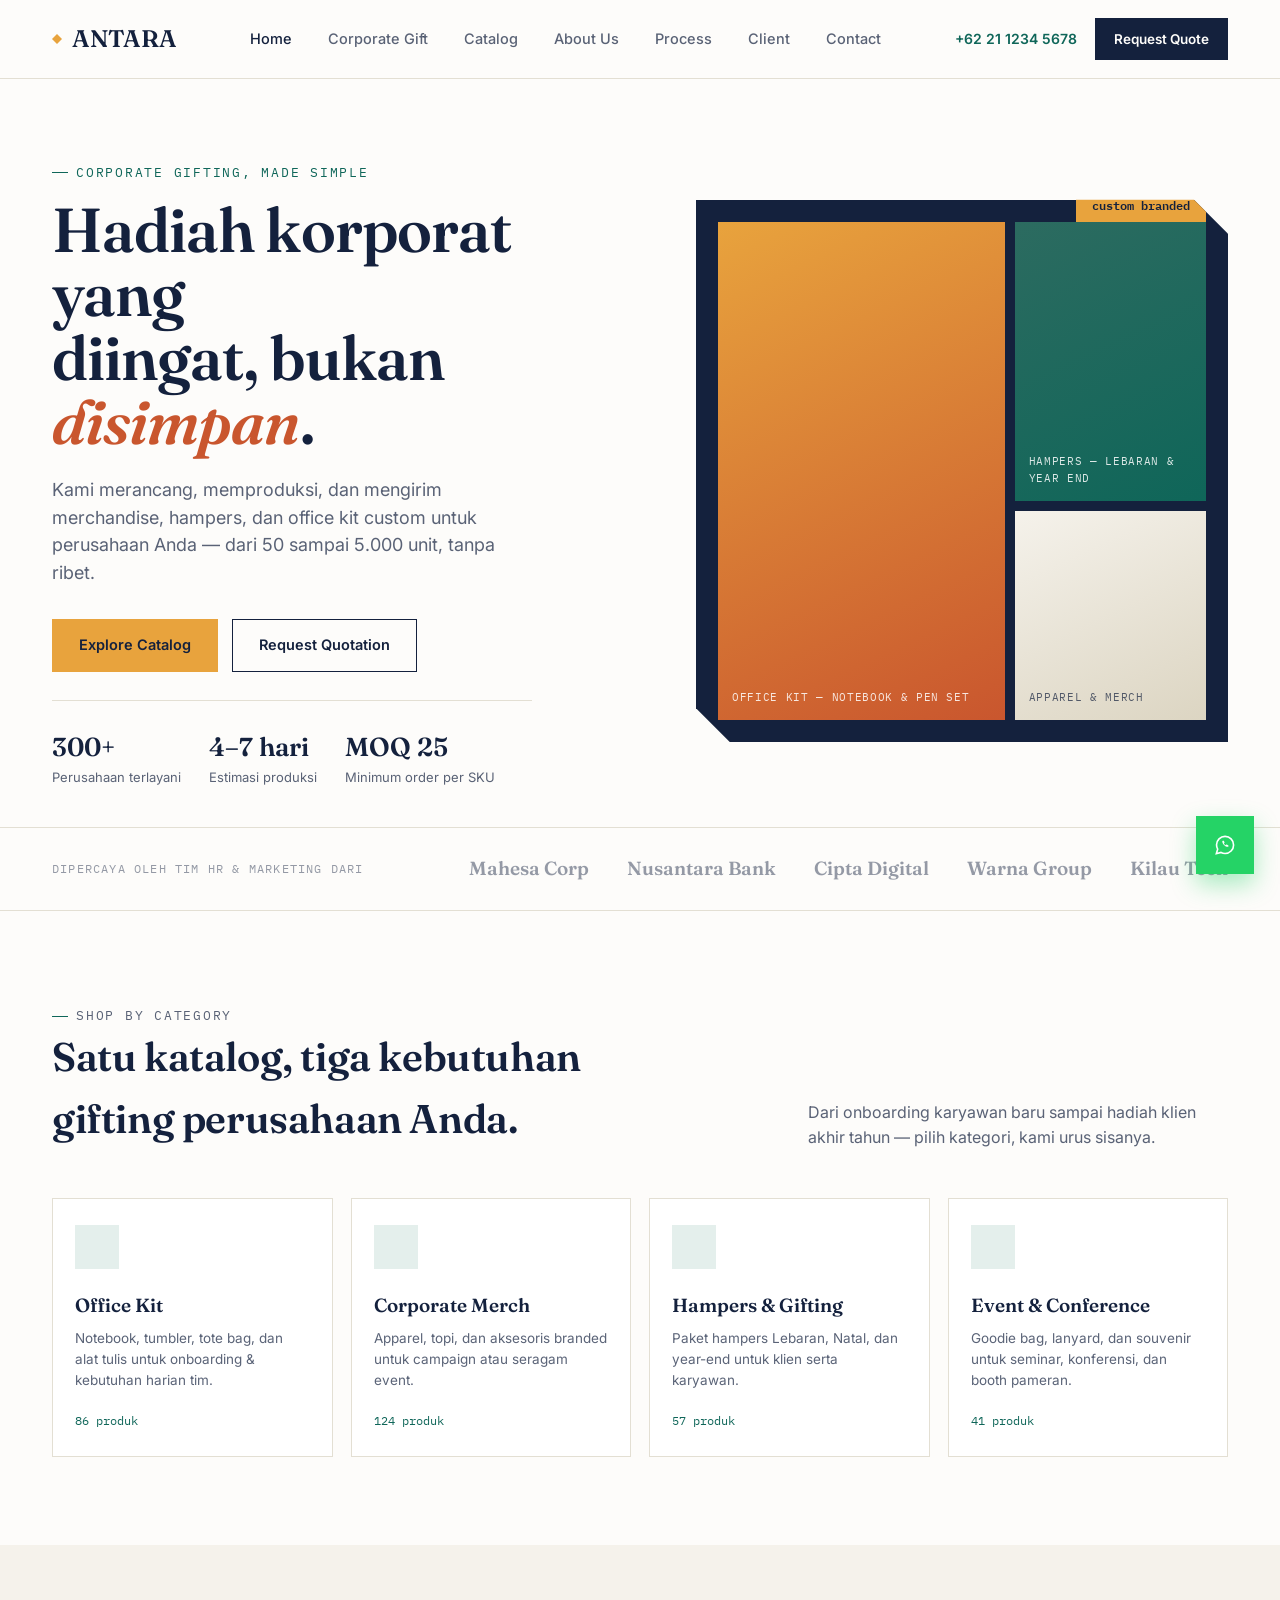
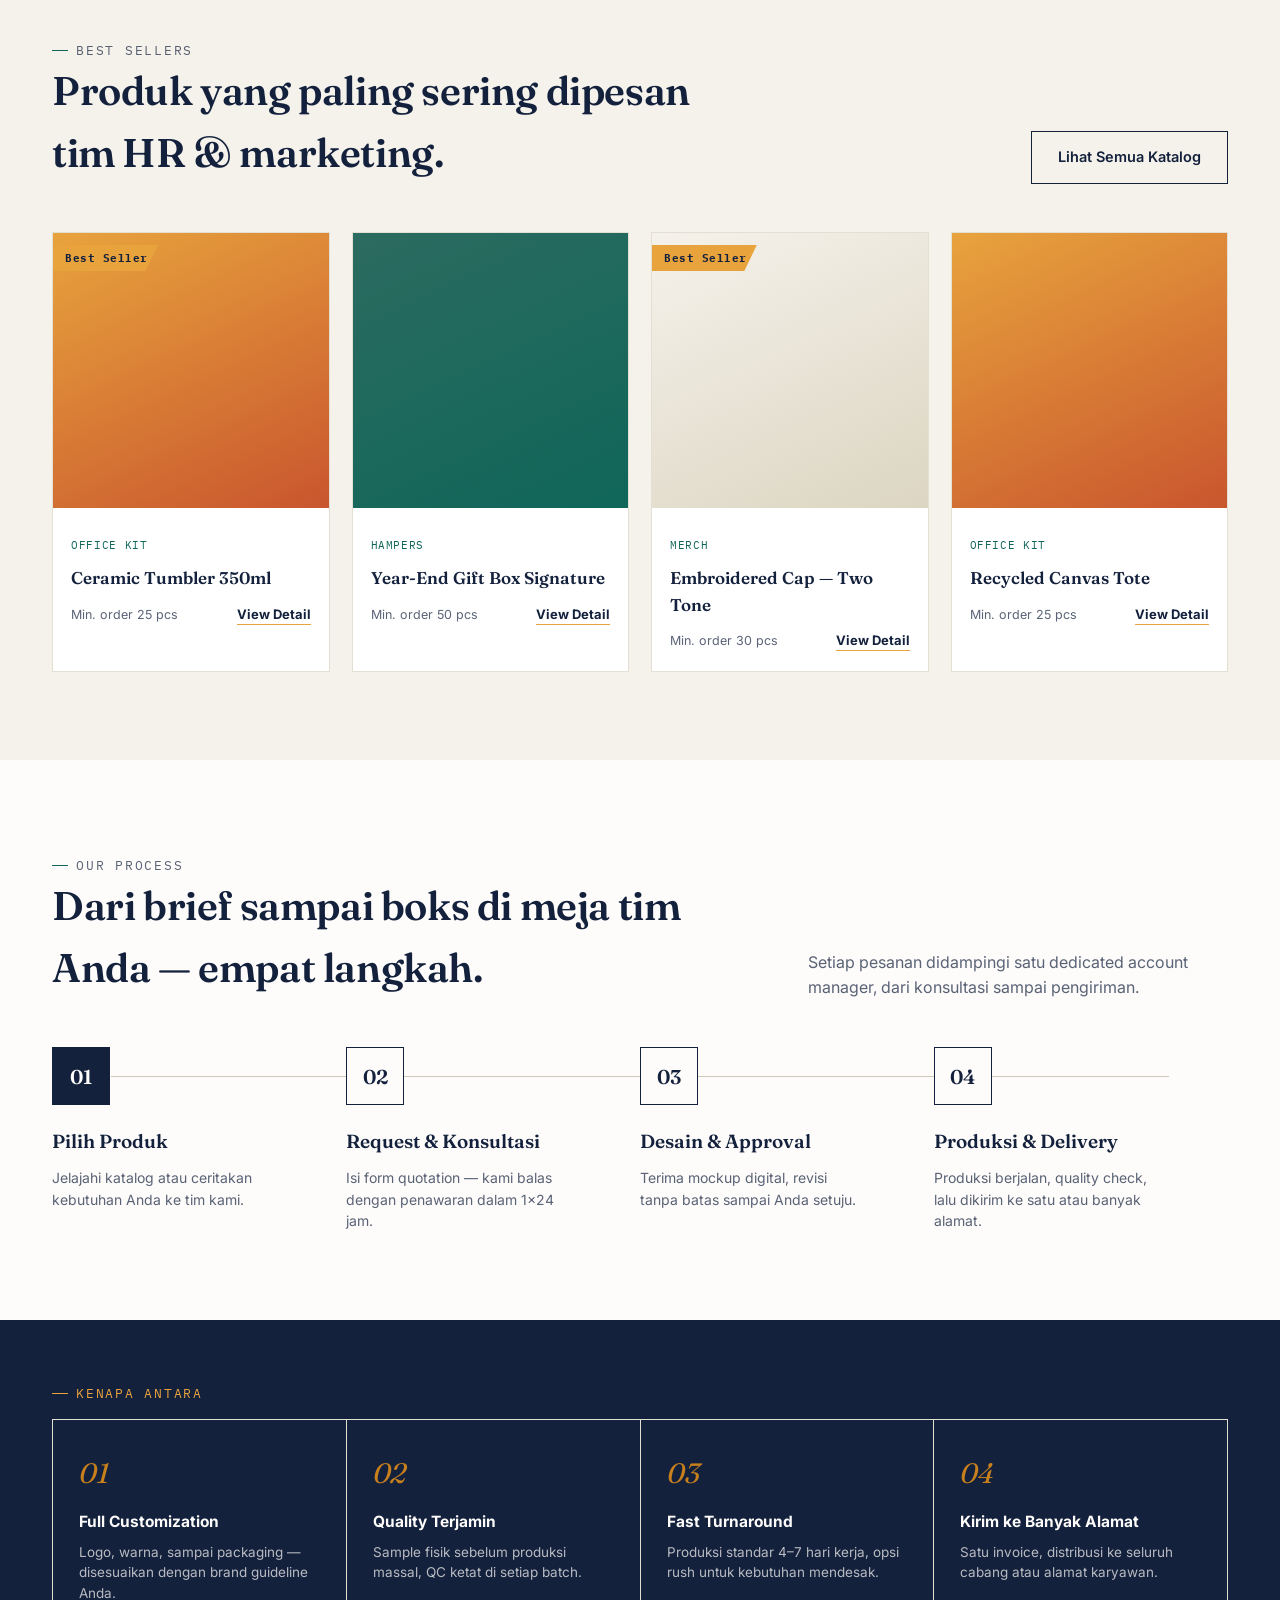
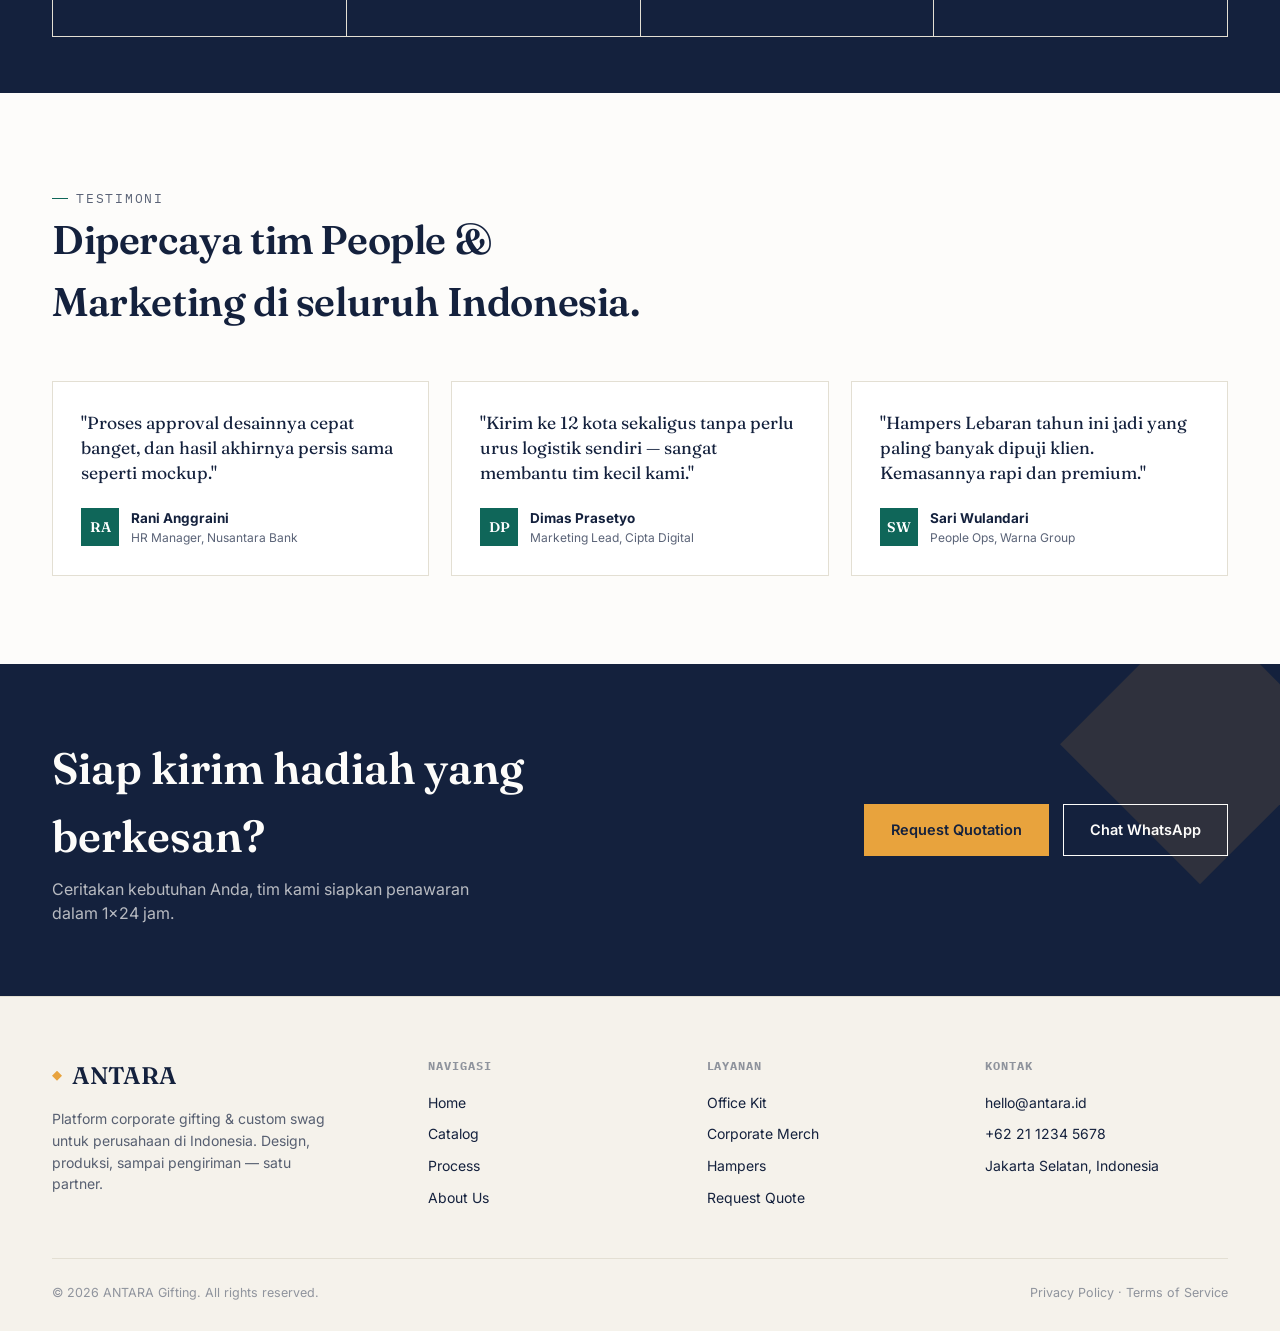
==== index.html @ c00a8c0d "Add files via upload" ====
<!DOCTYPE html>
<html lang="id">
<head>
<meta charset="UTF-8">
<meta name="viewport" content="width=device-width, initial-scale=1.0">
<title>ANTARA — Corporate Gifting & Custom Swag</title>
<link rel="preconnect" href="https://fonts.googleapis.com">
<link href="https://fonts.googleapis.com/css2?family=Fraunces:ital,wght@0,500;0,600;1,500&family=Inter:wght@400;500;600;700&family=IBM+Plex+Mono:wght@500;600&display=swap" rel="stylesheet">
<link rel="stylesheet" href="styles.css">
</head>
<body>

<header class="site-header">
  <div class="wrap header-row">
    <a href="index.html" class="logo"><span class="dot"></span>ANTARA</a>
    <nav class="main-nav">
      <a href="index.html" class="active">Home</a>
      <a href="#corporate-gift">Corporate Gift</a>
      <a href="catalog.html">Catalog</a>
      <a href="about.html">About Us</a>
      <a href="process.html">Process</a>
      <a href="portfolio.html">Client</a>
      <a href="contact.html">Contact</a>
    </nav>
    <div class="header-actions">
      <a href="tel:+622112345678" class="wa-link">+62 21 1234 5678</a>
      <a href="quote.html" class="btn btn-primary tag-cut-sm btn-sm">Request Quote</a>
    </div>
  </div>
</header>

<!-- ============ HERO ============ -->
<section class="hero">
  <div class="wrap hero-grid">
    <div>
      <p class="eyebrow">Corporate Gifting, Made Simple</p>
      <h1>Hadiah korporat yang<br>diingat, bukan <em>disimpan</em>.</h1>
      <p class="lede">Kami merancang, memproduksi, dan mengirim merchandise, hampers, dan office kit custom untuk perusahaan Anda — dari 50 sampai 5.000 unit, tanpa ribet.</p>
      <div class="hero-ctas">
        <a href="catalog.html" class="btn btn-accent tag-cut-sm">Explore Catalog</a>
        <a href="quote.html" class="btn btn-ghost tag-cut-sm">Request Quotation</a>
      </div>
      <div class="hero-meta">
        <div><strong>300+</strong>Perusahaan terlayani</div>
        <div><strong>4–7 hari</strong>Estimasi produksi</div>
        <div><strong>MOQ 25</strong>Minimum order per SKU</div>
      </div>
    </div>
    <div class="hero-visual tag-cut">
      <span class="ribbon-tag tag-cut-sm">custom branded</span>
      <div class="grid-photo">
        <div class="swatch s1"><span>Office Kit — Notebook & Pen Set</span></div>
        <div class="swatch s2"><span>Hampers — Lebaran &amp; Year End</span></div>
        <div class="swatch s3"><span>Apparel &amp; Merch</span></div>
      </div>
    </div>
  </div>
</section>

<!-- ============ TRUST BAR ============ -->
<section class="trust-bar" id="clients">
  <div class="wrap trust-row">
    <span class="trust-label">Dipercaya oleh tim HR &amp; marketing dari</span>
    <div class="logo-strip">
      <span>Mahesa Corp</span><span>Nusantara Bank</span><span>Cipta Digital</span><span>Warna Group</span><span>Kilau Tech</span>
    </div>
  </div>
</section>

<!-- ============ CATEGORY HIGHLIGHT ============ -->
<section class="section" id="corporate-gift">
  <div class="wrap">
    <div class="section-head">
      <div>
        <p class="eyebrow">Shop by Category</p>
        <h2>Satu katalog, tiga kebutuhan gifting perusahaan Anda.</h2>
      </div>
      <p>Dari onboarding karyawan baru sampai hadiah klien akhir tahun — pilih kategori, kami urus sisanya.</p>
    </div>
    <div class="cat-grid">
      <div class="cat-card tag-cut-sm">
        <div class="icon-block tag-cut-sm"></div>
        <h3>Office Kit</h3>
        <p>Notebook, tumbler, tote bag, dan alat tulis untuk onboarding &amp; kebutuhan harian tim.</p>
        <span class="count">86 produk</span>
      </div>
      <div class="cat-card tag-cut-sm">
        <div class="icon-block tag-cut-sm"></div>
        <h3>Corporate Merch</h3>
        <p>Apparel, topi, dan aksesoris branded untuk campaign atau seragam event.</p>
        <span class="count">124 produk</span>
      </div>
      <div class="cat-card tag-cut-sm">
        <div class="icon-block tag-cut-sm"></div>
        <h3>Hampers &amp; Gifting</h3>
        <p>Paket hampers Lebaran, Natal, dan year-end untuk klien serta karyawan.</p>
        <span class="count">57 produk</span>
      </div>
      <div class="cat-card tag-cut-sm">
        <div class="icon-block tag-cut-sm"></div>
        <h3>Event &amp; Conference</h3>
        <p>Goodie bag, lanyard, dan souvenir untuk seminar, konferensi, dan booth pameran.</p>
        <span class="count">41 produk</span>
      </div>
    </div>
  </div>
</section>

<!-- ============ FEATURED PRODUCTS ============ -->
<section class="section section-alt">
  <div class="wrap">
    <div class="section-head">
      <div>
        <p class="eyebrow">Best Sellers</p>
        <h2>Produk yang paling sering dipesan tim HR &amp; marketing.</h2>
      </div>
      <a href="catalog.html" class="btn btn-ghost tag-cut-sm">Lihat Semua Katalog</a>
    </div>
    <div class="product-grid">
      <div class="product-card">
        <div class="product-thumb s1 tag-cut-sm"><span class="best-seller">Best Seller</span></div>
        <div class="product-body">
          <p class="p-cat">Office Kit</p>
          <h4>Ceramic Tumbler 350ml</h4>
          <div class="p-foot">
            <span class="p-moq">Min. order 25 pcs</span>
            <a href="#" class="view-link">View Detail</a>
          </div>
        </div>
      </div>
      <div class="product-card">
        <div class="product-thumb s2 tag-cut-sm"></div>
        <div class="product-body">
          <p class="p-cat">Hampers</p>
          <h4>Year-End Gift Box Signature</h4>
          <div class="p-foot">
            <span class="p-moq">Min. order 50 pcs</span>
            <a href="#" class="view-link">View Detail</a>
          </div>
        </div>
      </div>
      <div class="product-card">
        <div class="product-thumb s3 tag-cut-sm"><span class="best-seller">Best Seller</span></div>
        <div class="product-body">
          <p class="p-cat">Merch</p>
          <h4>Embroidered Cap — Two Tone</h4>
          <div class="p-foot">
            <span class="p-moq">Min. order 30 pcs</span>
            <a href="#" class="view-link">View Detail</a>
          </div>
        </div>
      </div>
      <div class="product-card">
        <div class="product-thumb s1 tag-cut-sm"></div>
        <div class="product-body">
          <p class="p-cat">Office Kit</p>
          <h4>Recycled Canvas Tote</h4>
          <div class="p-foot">
            <span class="p-moq">Min. order 25 pcs</span>
            <a href="#" class="view-link">View Detail</a>
          </div>
        </div>
      </div>
    </div>
  </div>
</section>

<!-- ============ HOW IT WORKS ============ -->
<section class="section" id="process">
  <div class="wrap">
    <div class="section-head">
      <div>
        <p class="eyebrow">Our Process</p>
        <h2>Dari brief sampai boks di meja tim Anda — empat langkah.</h2>
      </div>
      <p>Setiap pesanan didampingi satu dedicated account manager, dari konsultasi sampai pengiriman.</p>
    </div>
    <div class="process-rail">
      <div class="process-step">
        <div class="num">01</div>
        <h3>Pilih Produk</h3>
        <p>Jelajahi katalog atau ceritakan kebutuhan Anda ke tim kami.</p>
      </div>
      <div class="process-step">
        <div class="num">02</div>
        <h3>Request &amp; Konsultasi</h3>
        <p>Isi form quotation — kami balas dengan penawaran dalam 1x24 jam.</p>
      </div>
      <div class="process-step">
        <div class="num">03</div>
        <h3>Desain &amp; Approval</h3>
        <p>Terima mockup digital, revisi tanpa batas sampai Anda setuju.</p>
      </div>
      <div class="process-step">
        <div class="num">04</div>
        <h3>Produksi &amp; Delivery</h3>
        <p>Produksi berjalan, quality check, lalu dikirim ke satu atau banyak alamat.</p>
      </div>
    </div>
  </div>
</section>

<!-- ============ USP ============ -->
<section class="section-tight section-dark">
  <div class="wrap">
    <p class="eyebrow">Kenapa ANTARA</p>
    <div class="usp-grid">
      <div class="usp-card" style="background:var(--ink); color:var(--paper);">
        <p class="mark">01</p>
        <h4 style="color:var(--paper)">Full Customization</h4>
        <p style="color:rgba(253,252,250,.7)">Logo, warna, sampai packaging — disesuaikan dengan brand guideline Anda.</p>
      </div>
      <div class="usp-card" style="background:var(--ink); color:var(--paper);">
        <p class="mark">02</p>
        <h4 style="color:var(--paper)">Quality Terjamin</h4>
        <p style="color:rgba(253,252,250,.7)">Sample fisik sebelum produksi massal, QC ketat di setiap batch.</p>
      </div>
      <div class="usp-card" style="background:var(--ink); color:var(--paper);">
        <p class="mark">03</p>
        <h4 style="color:var(--paper)">Fast Turnaround</h4>
        <p style="color:rgba(253,252,250,.7)">Produksi standar 4–7 hari kerja, opsi rush untuk kebutuhan mendesak.</p>
      </div>
      <div class="usp-card" style="background:var(--ink); color:var(--paper);">
        <p class="mark">04</p>
        <h4 style="color:var(--paper)">Kirim ke Banyak Alamat</h4>
        <p style="color:rgba(253,252,250,.7)">Satu invoice, distribusi ke seluruh cabang atau alamat karyawan.</p>
      </div>
    </div>
  </div>
</section>

<!-- ============ TESTIMONIALS ============ -->
<section class="section" id="about">
  <div class="wrap">
    <div class="section-head">
      <div>
        <p class="eyebrow">Testimoni</p>
        <h2>Dipercaya tim People &amp; Marketing di seluruh Indonesia.</h2>
      </div>
    </div>
    <div class="testi-grid">
      <div class="testi-card tag-cut-sm">
        <p class="quote">"Proses approval desainnya cepat banget, dan hasil akhirnya persis sama seperti mockup."</p>
        <div class="who">
          <div class="avatar tag-cut-sm">RA</div>
          <div><span class="name">Rani Anggraini</span><span class="role">HR Manager, Nusantara Bank</span></div>
        </div>
      </div>
      <div class="testi-card tag-cut-sm">
        <p class="quote">"Kirim ke 12 kota sekaligus tanpa perlu urus logistik sendiri — sangat membantu tim kecil kami."</p>
        <div class="who">
          <div class="avatar tag-cut-sm">DP</div>
          <div><span class="name">Dimas Prasetyo</span><span class="role">Marketing Lead, Cipta Digital</span></div>
        </div>
      </div>
      <div class="testi-card tag-cut-sm">
        <p class="quote">"Hampers Lebaran tahun ini jadi yang paling banyak dipuji klien. Kemasannya rapi dan premium."</p>
        <div class="who">
          <div class="avatar tag-cut-sm">SW</div>
          <div><span class="name">Sari Wulandari</span><span class="role">People Ops, Warna Group</span></div>
        </div>
      </div>
    </div>
  </div>
</section>

<!-- ============ FINAL CTA ============ -->
<section class="final-cta" id="contact">
  <div class="ribbon-deco"></div>
  <div class="wrap final-cta-inner">
    <div>
      <h2>Siap kirim hadiah yang berkesan?</h2>
      <p>Ceritakan kebutuhan Anda, tim kami siapkan penawaran dalam 1x24 jam.</p>
    </div>
    <div class="hero-ctas" style="margin:0;">
      <a href="quote.html" class="btn btn-accent tag-cut-sm">Request Quotation</a>
      <a href="#" class="btn btn-ghost tag-cut-sm" style="border-color:var(--paper); color:var(--paper);">Chat WhatsApp</a>
    </div>
  </div>
</section>

<footer class="site-footer">
  <div class="wrap">
    <div class="footer-grid">
      <div class="footer-brand">
        <a href="index.html" class="logo"><span class="dot"></span>ANTARA</a>
        <p>Platform corporate gifting &amp; custom swag untuk perusahaan di Indonesia. Design, produksi, sampai pengiriman — satu partner.</p>
      </div>
      <div>
        <h5>Navigasi</h5>
        <ul>
          <li><a href="index.html">Home</a></li>
          <li><a href="catalog.html">Catalog</a></li>
          <li><a href="process.html">Process</a></li>
          <li><a href="about.html">About Us</a></li>
        </ul>
      </div>
      <div>
        <h5>Layanan</h5>
        <ul>
          <li><a href="#corporate-gift">Office Kit</a></li>
          <li><a href="#corporate-gift">Corporate Merch</a></li>
          <li><a href="#corporate-gift">Hampers</a></li>
          <li><a href="quote.html">Request Quote</a></li>
        </ul>
      </div>
      <div>
        <h5>Kontak</h5>
        <ul>
          <li>hello@antara.id</li>
          <li>+62 21 1234 5678</li>
          <li>Jakarta Selatan, Indonesia</li>
        </ul>
      </div>
    </div>
    <div class="footer-bottom">
      <span>© 2026 ANTARA Gifting. All rights reserved.</span>
      <span>Privacy Policy · Terms of Service</span>
    </div>
  </div>
</footer>

<a href="#" class="wa-float tag-cut-sm" aria-label="Chat WhatsApp">
  <svg viewBox="0 0 24 24" fill="none" xmlns="http://www.w3.org/2000/svg"><path d="M17.6 6.32A7.85 7.85 0 0 0 12.05 4c-4.34 0-7.87 3.53-7.87 7.87 0 1.39.36 2.74 1.05 3.93L4 20l4.32-1.13a7.86 7.86 0 0 0 3.73.95h0c4.34 0 7.87-3.53 7.87-7.87 0-2.1-.82-4.08-2.32-5.58v-.05Z" stroke="#fff" stroke-width="1.5"/><path d="M9.5 8.5c0-.28.22-.5.5-.5h.6c.2 0 .38.12.45.3l.5 1.3c.07.18.03.38-.1.52l-.5.5c.3.7.9 1.3 1.6 1.6l.5-.5c.14-.13.34-.17.52-.1l1.3.5c.18.07.3.25.3.45v.6c0 .28-.22.5-.5.5-2.5 0-5.2-2.7-5.2-5.2Z" fill="#fff"/></svg>
</a>

</body>
</html>
---- styles.css ----
/* ============================================================
   ANTARA — Corporate Gifting & Custom Swag
   Design tokens
   ============================================================ */
:root{
  --ink: #14213D;
  --ink-70: rgba(20,33,61,.7);
  --ink-45: rgba(20,33,61,.45);
  --paper: #FDFCFA;
  --paper-dim: #F5F2EB;
  --panel: #FFFFFF;
  --marigold: #E8A33D;
  --marigold-dark: #C8801C;
  --teal: #0F6659;
  --teal-dim: #E4EFEC;
  --clay: #C9562E;
  --line: #E3DFD3;
  --line-strong: #cfc9b8;

  --serif: "Fraunces", "Iowan Old Style", Georgia, serif;
  --sans: "Inter", -apple-system, BlinkMacSystemFont, "Segoe UI", sans-serif;
  --mono: "IBM Plex Mono", ui-monospace, Menlo, monospace;

  --tag-cut: 22px; /* signature ribbon-tag corner cut */
}

*{box-sizing:border-box;}
html{scroll-behavior:smooth;}
body{
  margin:0;
  background:var(--paper);
  color:var(--ink);
  font-family:var(--sans);
  font-size:16px;
  line-height:1.55;
  -webkit-font-smoothing:antialiased;
}
img{max-width:100%;display:block;}
a{color:inherit;text-decoration:none;}
ul{margin:0;padding:0;list-style:none;}
button{font-family:inherit;cursor:pointer;}

.wrap{
  max-width:1240px;
  margin:0 auto;
  padding:0 32px;
}

@media (max-width: 720px){
  .wrap{padding:0 20px;}
}

/* ---------- Eyebrow / mono labels ---------- */
.eyebrow{
  font-family:var(--mono);
  font-size:12.5px;
  letter-spacing:.14em;
  text-transform:uppercase;
  color:var(--teal);
  display:inline-flex;
  align-items:center;
  gap:8px;
  margin:0 0 16px;
}
.eyebrow::before{
  content:"";
  width:16px;height:1px;
  background:var(--teal);
  display:inline-block;
}

/* ---------- Signature ribbon-tag shape ----------
   A diagonally-cut corner (like a gift tag / price tag)
   used on the hero panel, cards, and buttons. */
.tag-cut{
  clip-path: polygon(
    0 0, calc(100% - var(--tag-cut)) 0, 100% var(--tag-cut),
    100% 100%, var(--tag-cut) 100%, 0 calc(100% - var(--tag-cut))
  );
}
.tag-cut-sm{
  --tag-cut: 12px;
}

/* ============================================================
   HEADER
   ============================================================ */
.site-header{
  position:sticky; top:0; z-index:50;
  background:rgba(253,252,250,.92);
  backdrop-filter:blur(10px);
  border-bottom:1px solid var(--line);
}
.header-row{
  display:flex; align-items:center; justify-content:space-between;
  height:78px;
}
.logo{
  font-family:var(--serif);
  font-weight:600;
  font-size:24px;
  letter-spacing:-.01em;
  display:flex; align-items:center; gap:10px;
}
.logo .dot{
  width:10px;height:10px;background:var(--marigold);
  clip-path: polygon(50% 0, 100% 50%, 50% 100%, 0 50%);
}
nav.main-nav{
  display:flex; gap:36px;
}
nav.main-nav a{
  font-size:14.5px; font-weight:500; color:var(--ink-70);
  transition:color .15s;
}
nav.main-nav a:hover, nav.main-nav a.active{color:var(--ink);}
.header-actions{display:flex; align-items:center; gap:18px;}
.header-actions .wa-link{
  font-size:14px; font-weight:600; color:var(--teal);
  display:flex; align-items:center; gap:6px;
}

@media (max-width: 900px){
  nav.main-nav{display:none;}
}

/* ---------- Buttons ---------- */
.btn{
  display:inline-flex; align-items:center; justify-content:center; gap:8px;
  font-weight:600; font-size:14.5px;
  padding:14px 26px;
  border:1px solid transparent;
  transition:transform .15s ease, box-shadow .15s ease, background .15s ease;
  white-space:nowrap;
}
.btn:active{transform:translateY(1px);}
.btn-primary{
  background:var(--ink); color:var(--paper);
}
.btn-primary:hover{background:#243259;}
.btn-accent{
  background:var(--marigold); color:var(--ink);
}
.btn-accent:hover{background:var(--marigold-dark); color:var(--paper);}
.btn-ghost{
  background:transparent; color:var(--ink); border-color:var(--ink);
}
.btn-ghost:hover{background:var(--ink); color:var(--paper);}
.btn-sm{padding:10px 18px; font-size:13.5px;}
.btn-block{width:100%;}

/* ============================================================
   HERO
   ============================================================ */
.hero{
  padding:76px 0 40px;
  position:relative;
  overflow:hidden;
}
.hero-grid{
  display:grid;
  grid-template-columns:1.05fr .95fr;
  gap:56px;
  align-items:center;
}
.hero h1{
  font-family:var(--serif);
  font-weight:600;
  font-size:clamp(38px, 5vw, 62px);
  line-height:1.03;
  letter-spacing:-.015em;
  margin:0 0 22px;
}
.hero h1 em{
  font-style:italic;
  color:var(--clay);
}
.hero p.lede{
  font-size:18px;
  color:var(--ink-70);
  max-width:480px;
  margin:0 0 32px;
}
.hero-ctas{display:flex; gap:14px; flex-wrap:wrap; margin-bottom:28px;}
.hero-meta{
  display:flex; gap:28px; padding-top:26px; border-top:1px solid var(--line);
  max-width:480px;
}
.hero-meta div{font-size:13px; color:var(--ink-70);}
.hero-meta strong{
  display:block; font-family:var(--serif); font-size:26px; color:var(--ink); font-weight:600;
}

.hero-visual{
  position:relative;
  aspect-ratio:1/1.02;
  background:var(--ink);
  padding:22px;
  --tag-cut:34px;
}
.hero-visual .grid-photo{
  display:grid;
  grid-template-columns:1.2fr .8fr;
  grid-template-rows:1fr .75fr;
  gap:10px;
  height:100%;
}
.swatch{
  position:relative;
  overflow:hidden;
  display:flex; align-items:flex-end;
  padding:14px;
}
.swatch span{
  font-family:var(--mono); font-size:11px; color:rgba(255,255,255,.85);
  letter-spacing:.06em; text-transform:uppercase;
}
.s1{background:linear-gradient(155deg,#E8A33D,#C9562E); grid-row:1/3;}
.s2{background:linear-gradient(155deg,#2C6B60,#0F6659);}
.s3{background:linear-gradient(155deg,#F5F2EB,#DCD5C2); }
.s3 span{color:var(--ink-70);}
.hero-visual .ribbon-tag{
  position:absolute; top:-14px; right:22px;
  background:var(--marigold); color:var(--ink);
  font-family:var(--mono); font-size:12px; font-weight:600;
  padding:10px 16px;
  --tag-cut:10px;
}

/* ============================================================
   TRUST BAR
   ============================================================ */
.trust-bar{
  border-top:1px solid var(--line);
  border-bottom:1px solid var(--line);
  padding:26px 0;
}
.trust-row{
  display:flex; align-items:center; gap:40px;
  flex-wrap:wrap;
  justify-content:space-between;
}
.trust-row .trust-label{
  font-family:var(--mono); font-size:12px; letter-spacing:.1em; text-transform:uppercase;
  color:var(--ink-45); white-space:nowrap;
}
.logo-strip{
  display:flex; gap:38px; flex-wrap:wrap; align-items:center;
  font-family:var(--serif); font-weight:600; font-size:19px; color:var(--ink-45);
}

/* ============================================================
   SECTION SHELL
   ============================================================ */
.section{padding:88px 0;}
.section-tight{padding:56px 0;}
.section-alt{background:var(--paper-dim);}
.section-dark{background:var(--ink); color:var(--paper);}
.section-dark .eyebrow{color:var(--marigold);}
.section-dark .eyebrow::before{background:var(--marigold);}

.section-head{
  display:flex; justify-content:space-between; align-items:flex-end;
  gap:24px; margin-bottom:48px;
}
.section-head h2{
  font-family:var(--serif); font-weight:600;
  font-size:clamp(28px,3.4vw,40px);
  letter-spacing:-.01em;
  margin:0;
  max-width:640px;
}
.section-head p{color:var(--ink-70); max-width:420px; margin:0;}
.section-dark .section-head p{color:rgba(253,252,250,.7);}

/* ============================================================
   CATEGORY TILES
   ============================================================ */
.cat-grid{
  display:grid;
  grid-template-columns:repeat(4,1fr);
  gap:18px;
}
.cat-card{
  background:var(--panel);
  border:1px solid var(--line);
  padding:26px 22px 24px;
  --tag-cut:16px;
  transition:transform .18s ease, border-color .18s ease;
  position:relative;
}
.cat-card:hover{transform:translateY(-4px); border-color:var(--ink);}
.cat-card .icon-block{
  width:44px; height:44px;
  background:var(--teal-dim);
  display:flex; align-items:center; justify-content:center;
  margin-bottom:22px;
  --tag-cut:8px;
}
.cat-card h3{font-family:var(--serif); font-size:19px; margin:0 0 8px; font-weight:600;}
.cat-card p{font-size:13.5px; color:var(--ink-70); margin:0 0 16px;}
.cat-card .count{font-family:var(--mono); font-size:12px; color:var(--teal);}

@media (max-width: 980px){
  .cat-grid{grid-template-columns:repeat(2,1fr);}
  .hero-grid{grid-template-columns:1fr;}
  .hero-visual{order:-1; max-width:520px;}
}
@media (max-width: 560px){
  .cat-grid{grid-template-columns:1fr;}
}

/* ============================================================
   PRODUCT GRID
   ============================================================ */
.product-grid{
  display:grid;
  grid-template-columns:repeat(4,1fr);
  gap:22px;
}
.product-card{
  background:var(--panel);
  border:1px solid var(--line);
}
.product-thumb{
  aspect-ratio:1/1;
  --tag-cut:14px;
  display:flex; align-items:center; justify-content:center;
  position:relative;
}
.product-thumb .best-seller{
  position:absolute; top:12px; left:0;
  background:var(--marigold); color:var(--ink);
  font-family:var(--mono); font-size:10.5px; font-weight:700;
  padding:5px 10px 5px 12px; letter-spacing:.05em;
  clip-path: polygon(0 0, 100% 0, 88% 100%, 0 100%);
}
.product-body{padding:18px 18px 20px;}
.product-body .p-cat{font-family:var(--mono); font-size:11px; color:var(--teal); text-transform:uppercase; letter-spacing:.06em;}
.product-body h4{font-family:var(--serif); font-size:17px; margin:8px 0 12px; font-weight:600;}
.product-body .p-foot{display:flex; align-items:center; justify-content:space-between;}
.product-body .p-moq{font-size:12.5px; color:var(--ink-70);}
.product-body a.view-link{font-size:13px; font-weight:700; color:var(--ink); border-bottom:1.5px solid var(--marigold);}

@media (max-width: 980px){ .product-grid{grid-template-columns:repeat(2,1fr);} }

/* ============================================================
   PROCESS STEPS (real sequence -> numbers justified)
   ============================================================ */
.process-rail{
  display:grid;
  grid-template-columns:repeat(4,1fr);
  gap:0;
  position:relative;
}
.process-rail::before{
  content:"";
  position:absolute; top:29px; left:5%; right:5%; height:1px;
  background:var(--line-strong);
}
.process-step{
  padding:0 20px 0 0;
  position:relative;
}
.process-step .num{
  width:58px;height:58px;
  background:var(--paper);
  border:1.5px solid var(--ink);
  display:flex; align-items:center; justify-content:center;
  font-family:var(--serif); font-weight:600; font-size:20px;
  margin-bottom:22px;
  position:relative; z-index:2;
}
.process-step:nth-child(1) .num{background:var(--ink); color:var(--paper);}
.process-step h3{font-family:var(--serif); font-size:19px; margin:0 0 10px; font-weight:600;}
.process-step p{font-size:14px; color:var(--ink-70); margin:0; max-width:220px;}

@media (max-width: 900px){
  .process-rail{grid-template-columns:1fr; gap:32px;}
  .process-rail::before{display:none;}
}

/* ============================================================
   USP STRIP
   ============================================================ */
.usp-grid{
  display:grid; grid-template-columns:repeat(4,1fr); gap:1px;
  background:var(--line);
  border:1px solid var(--line);
}
.usp-card{
  background:var(--paper); padding:32px 26px;
}
.usp-card .mark{font-family:var(--serif); font-style:italic; font-size:28px; color:var(--marigold-dark); margin:0 0 14px;}
.usp-card h4{font-size:15.5px; font-weight:700; margin:0 0 8px;}
.usp-card p{font-size:13.5px; color:var(--ink-70); margin:0;}
@media (max-width: 900px){ .usp-grid{grid-template-columns:repeat(2,1fr);} }

/* ============================================================
   TESTIMONIALS
   ============================================================ */
.testi-grid{
  display:grid; grid-template-columns:repeat(3,1fr); gap:22px;
}
.testi-card{
  background:var(--panel); border:1px solid var(--line);
  padding:28px; --tag-cut:16px;
}
.testi-card p.quote{
  font-family:var(--serif); font-size:17.5px; line-height:1.45; margin:0 0 22px;
}
.testi-card .who{display:flex; align-items:center; gap:12px;}
.testi-card .avatar{
  width:38px;height:38px; background:var(--teal); color:#fff;
  display:flex; align-items:center; justify-content:center;
  font-family:var(--serif); font-weight:600; font-size:14px;
  --tag-cut:6px;
}
.testi-card .who div span{display:block;}
.testi-card .name{font-size:13.5px; font-weight:700;}
.testi-card .role{font-size:12px; color:var(--ink-70);}
@media (max-width: 900px){ .testi-grid{grid-template-columns:1fr;} }

/* ============================================================
   FINAL CTA
   ============================================================ */
.final-cta{
  background:var(--ink); color:var(--paper);
  padding:70px 0; position:relative; overflow:hidden;
}
.final-cta-inner{
  display:flex; justify-content:space-between; align-items:center; gap:24px; flex-wrap:wrap;
  position:relative; z-index:2;
}
.final-cta h2{
  font-family:var(--serif); font-size:clamp(28px,3.6vw,44px); font-weight:600; margin:0 0 6px; max-width:520px;
}
.final-cta p{color:rgba(253,252,250,.7); margin:0; max-width:420px;}
.final-cta .ribbon-deco{
  position:absolute; right:-60px; top:-60px; width:280px; height:280px;
  background:var(--marigold); opacity:.12;
  clip-path: polygon(50% 0, 100% 50%, 50% 100%, 0 50%);
}

/* ============================================================
   FOOTER
   ============================================================ */
footer.site-footer{
  background:var(--paper-dim); border-top:1px solid var(--line);
  padding:60px 0 28px;
}
.footer-grid{
  display:grid; grid-template-columns:1.4fr repeat(3,1fr); gap:36px;
  padding-bottom:40px; border-bottom:1px solid var(--line); margin-bottom:24px;
}
.footer-grid h5{font-family:var(--mono); font-size:12px; letter-spacing:.08em; text-transform:uppercase; color:var(--ink-45); margin:0 0 16px;}
.footer-grid li{margin-bottom:10px; font-size:14px;}
.footer-grid li a:hover{color:var(--clay);}
.footer-brand p{font-size:14px; color:var(--ink-70); max-width:280px;}
.footer-bottom{display:flex; justify-content:space-between; font-size:12.5px; color:var(--ink-45); flex-wrap:wrap; gap:10px;}
@media (max-width: 900px){ .footer-grid{grid-template-columns:1fr 1fr; row-gap:28px;} }

/* ============================================================
   WHATSAPP FLOAT
   ============================================================ */
.wa-float{
  position:fixed; bottom:26px; right:26px; z-index:60;
  width:58px; height:58px;
  background:#25D366; color:#fff;
  display:flex; align-items:center; justify-content:center;
  box-shadow:0 10px 24px rgba(37,211,102,.4);
  --tag-cut:10px;
}
.wa-float svg{width:26px;height:26px;}

/* ============================================================
   PAGE HERO (interior pages)
   ============================================================ */
.page-hero{
  padding:56px 0 40px;
  border-bottom:1px solid var(--line);
}
.page-hero h1{
  font-family:var(--serif); font-weight:600;
  font-size:clamp(32px,4vw,48px);
  letter-spacing:-.01em; margin:0 0 14px;
}
.breadcrumb{font-family:var(--mono); font-size:12px; color:var(--ink-45); margin-bottom:18px; letter-spacing:.04em;}
.breadcrumb a{color:var(--teal);}

/* ============================================================
   CATALOG PAGE
   ============================================================ */
.catalog-layout{
  display:grid; grid-template-columns:240px 1fr; gap:40px;
  align-items:flex-start;
}
.filter-panel{
  border:1px solid var(--line); background:var(--panel);
  padding:22px; position:sticky; top:98px;
}
.filter-group{margin-bottom:26px;}
.filter-group:last-child{margin-bottom:0;}
.filter-group h5{font-family:var(--mono); font-size:11.5px; letter-spacing:.08em; text-transform:uppercase; color:var(--ink-45); margin:0 0 14px;}
.filter-opt{display:flex; align-items:center; gap:10px; font-size:14px; margin-bottom:11px; cursor:pointer;}
.filter-opt input{accent-color:var(--teal); width:15px;height:15px;}
.filter-opt .n{margin-left:auto; font-family:var(--mono); font-size:11.5px; color:var(--ink-45);}
.catalog-toolbar{
  display:flex; justify-content:space-between; align-items:center; gap:16px; margin-bottom:26px; flex-wrap:wrap;
}
.search-box{
  flex:1; min-width:220px; display:flex; align-items:center; gap:10px;
  border:1px solid var(--line-strong); background:var(--panel);
  padding:12px 16px;
}
.search-box input{border:none; outline:none; font-family:var(--sans); font-size:14px; width:100%; background:transparent;}
.sort-select{
  border:1px solid var(--line-strong); background:var(--panel);
  padding:12px 14px; font-size:13.5px; font-family:var(--sans); color:var(--ink);
}
.results-count{font-size:13px; color:var(--ink-70); margin-bottom:18px;}
@media (max-width: 900px){
  .catalog-layout{grid-template-columns:1fr;}
  .filter-panel{position:static;}
}

/* ============================================================
   PRODUCT DETAIL PAGE
   ============================================================ */
.pd-layout{
  display:grid; grid-template-columns:1fr 1fr; gap:56px; align-items:flex-start;
}
.pd-gallery-main{
  aspect-ratio:1/1; --tag-cut:26px; margin-bottom:14px;
}
.pd-thumbs{display:grid; grid-template-columns:repeat(4,1fr); gap:10px;}
.pd-thumbs .thumb{aspect-ratio:1/1; --tag-cut:8px; cursor:pointer; border:2px solid transparent;}
.pd-thumbs .thumb.active{border-color:var(--ink);}
.pd-info .p-cat{font-family:var(--mono); font-size:12px; letter-spacing:.07em; text-transform:uppercase; color:var(--teal);}
.pd-info h1{font-family:var(--serif); font-size:36px; font-weight:600; margin:10px 0 16px; letter-spacing:-.01em;}
.pd-info .pd-desc{color:var(--ink-70); margin:0 0 26px; max-width:460px;}
.pd-meta-row{display:flex; gap:32px; padding:20px 0; border-top:1px solid var(--line); border-bottom:1px solid var(--line); margin-bottom:26px;}
.pd-meta-row div span{display:block; font-size:12px; color:var(--ink-45); margin-bottom:4px;}
.pd-meta-row div strong{font-family:var(--serif); font-size:19px; font-weight:600;}
.pd-block{margin-bottom:26px;}
.pd-block h5{font-family:var(--mono); font-size:11.5px; letter-spacing:.08em; text-transform:uppercase; color:var(--ink-45); margin:0 0 12px;}
.swatch-row{display:flex; gap:10px; flex-wrap:wrap;}
.swatch-chip{
  width:38px; height:38px; --tag-cut:6px; cursor:pointer; border:2px solid var(--line-strong);
}
.swatch-chip.active{border-color:var(--ink);}
.size-row{display:flex; gap:10px; flex-wrap:wrap;}
.size-chip{
  padding:9px 16px; border:1px solid var(--line-strong); font-size:13.5px; font-weight:600; cursor:pointer; background:var(--panel);
}
.size-chip.active{background:var(--ink); color:var(--paper); border-color:var(--ink);}
.pd-actions{display:flex; gap:14px; margin-top:8px;}
.related-strip{margin-top:100px;}

/* ============================================================
   ABOUT US PAGE
   ============================================================ */
.about-hero-split{
  display:grid; grid-template-columns:1.1fr .9fr; gap:56px; align-items:center;
}
.about-hero-split .visual-block{aspect-ratio:4/5; --tag-cut:28px;}
.story-timeline{display:grid; grid-template-columns:repeat(3,1fr); gap:26px;}
.story-card{border:1px solid var(--line); padding:26px; background:var(--panel);}
.story-card .yr{font-family:var(--mono); color:var(--teal); font-size:13px; margin-bottom:10px; display:block;}
.story-card h4{font-family:var(--serif); font-size:18px; margin:0 0 8px; font-weight:600;}
.story-card p{font-size:13.5px; color:var(--ink-70); margin:0;}
.team-grid{display:grid; grid-template-columns:repeat(4,1fr); gap:22px;}
.team-card{text-align:center;}
.team-card .photo{aspect-ratio:1/1; --tag-cut:14px; margin-bottom:14px;}
.team-card h4{font-family:var(--serif); font-size:16px; margin:0 0 4px; font-weight:600;}
.team-card span{font-size:12.5px; color:var(--ink-70);}
@media (max-width:900px){
  .about-hero-split{grid-template-columns:1fr;}
  .story-timeline{grid-template-columns:1fr;}
  .team-grid{grid-template-columns:repeat(2,1fr);}
}

/* ============================================================
   PROCESS PAGE (standalone, expanded)
   ============================================================ */
.process-detail{
  display:grid; grid-template-columns:80px 1fr; gap:32px; margin-bottom:0;
}
.process-detail-row{
  display:grid; grid-template-columns:80px 1fr; gap:32px;
  padding:42px 0; border-top:1px solid var(--line);
  position:relative;
}
.process-detail-row:last-child{border-bottom:1px solid var(--line);}
.process-detail-row .big-num{
  font-family:var(--serif); font-style:italic; font-size:44px; color:var(--marigold-dark); font-weight:600;
}
.process-detail-row .pd-content{display:grid; grid-template-columns:1fr 1fr; gap:40px; align-items:center;}
.process-detail-row h3{font-family:var(--serif); font-size:24px; font-weight:600; margin:0 0 12px;}
.process-detail-row p{color:var(--ink-70); max-width:400px; margin:0;}
.process-detail-row .pd-visual{aspect-ratio:16/10; --tag-cut:18px;}
@media (max-width:900px){
  .process-detail-row{grid-template-columns:1fr;}
  .process-detail-row .pd-content{grid-template-columns:1fr;}
}

/* ============================================================
   CLIENT / PORTFOLIO PAGE
   ============================================================ */
.client-logo-grid{
  display:grid; grid-template-columns:repeat(6,1fr); gap:1px; background:var(--line); border:1px solid var(--line); margin-bottom:80px;
}
.client-logo-cell{
  background:var(--panel); aspect-ratio:2/1; display:flex; align-items:center; justify-content:center;
  font-family:var(--serif); font-weight:600; font-size:16px; color:var(--ink-45);
}
.case-grid{display:grid; grid-template-columns:repeat(3,1fr); gap:24px;}
.case-card{border:1px solid var(--line); background:var(--panel); overflow:hidden;}
.case-card .case-visual{aspect-ratio:4/3; --tag-cut:0;}
.case-card .case-body{padding:22px;}
.case-card .p-cat{font-family:var(--mono); font-size:11px; color:var(--teal); text-transform:uppercase; letter-spacing:.06em;}
.case-card h4{font-family:var(--serif); font-size:18px; margin:8px 0 8px; font-weight:600;}
.case-card p{font-size:13.5px; color:var(--ink-70); margin:0;}
@media (max-width:900px){
  .client-logo-grid{grid-template-columns:repeat(3,1fr);}
  .case-grid{grid-template-columns:1fr;}
}

/* ============================================================
   CONTACT PAGE
   ============================================================ */
.contact-layout{display:grid; grid-template-columns:.9fr 1.1fr; gap:56px; align-items:flex-start;}
.contact-card{border:1px solid var(--line); background:var(--panel); padding:24px; --tag-cut:14px; margin-bottom:16px; display:flex; gap:16px; align-items:flex-start;}
.contact-card .ic{width:40px; height:40px; background:var(--teal-dim); --tag-cut:8px; flex:none; display:flex; align-items:center; justify-content:center;}
.contact-card h5{font-size:14.5px; font-weight:700; margin:0 0 6px;}
.contact-card p, .contact-card a{font-size:13.5px; color:var(--ink-70); margin:0; display:block;}
.map-block{aspect-ratio:16/11; --tag-cut:22px; background:linear-gradient(155deg,#DCD5C2,#F5F2EB); display:flex; align-items:center; justify-content:center; font-family:var(--mono); font-size:12px; color:var(--ink-45); letter-spacing:.06em; text-transform:uppercase; margin-top:24px;}
@media (max-width:900px){ .contact-layout{grid-template-columns:1fr;} }

/* ============================================================
   REQUEST QUOTE FORM
   ============================================================ */
.quote-layout{
  display:grid; grid-template-columns:1fr 1.15fr; gap:56px; align-items:flex-start;
}
.quote-side h2{font-family:var(--serif); font-size:30px; font-weight:600; margin:0 0 16px;}
.quote-side p{color:var(--ink-70); margin:0 0 30px; max-width:380px;}
.quote-steps{margin-bottom:32px;}
.quote-steps li{
  display:flex; gap:14px; padding:14px 0; border-top:1px solid var(--line); font-size:14px;
}
.quote-steps li:last-child{border-bottom:1px solid var(--line);}
.quote-steps b{font-family:var(--mono); color:var(--teal); font-size:13px;}
.quote-side .wa-box{
  background:var(--teal-dim); border:1px solid var(--teal); padding:20px; --tag-cut:12px;
}
.quote-side .wa-box p{margin:0 0 14px; color:var(--ink); font-size:14px; max-width:none;}

.form-card{
  background:var(--panel); border:1px solid var(--line);
  padding:40px; --tag-cut:24px;
}
.form-row{display:grid; grid-template-columns:1fr 1fr; gap:18px; margin-bottom:18px;}
.form-field{display:flex; flex-direction:column; gap:8px; margin-bottom:18px;}
.form-field label{font-size:13px; font-weight:600;}
.form-field label .opt{font-weight:400; color:var(--ink-45); text-transform:none; font-family:var(--sans);}
.form-field input, .form-field select, .form-field textarea{
  border:1px solid var(--line-strong); padding:13px 14px; font-family:var(--sans); font-size:14px;
  background:var(--paper); outline:none;
}
.form-field input:focus, .form-field select:focus, .form-field textarea:focus{
  border-color:var(--teal); box-shadow:0 0 0 3px var(--teal-dim);
}
.upload-drop{
  border:1.5px dashed var(--line-strong); padding:26px; text-align:center; font-size:13.5px; color:var(--ink-70);
  margin-bottom:22px; background:var(--paper-dim);
}
.upload-drop strong{color:var(--teal); text-decoration:underline; cursor:pointer;}
@media (max-width: 900px){
  .quote-layout{grid-template-columns:1fr;}
  .form-row{grid-template-columns:1fr;}
  .form-card{padding:26px;}
}
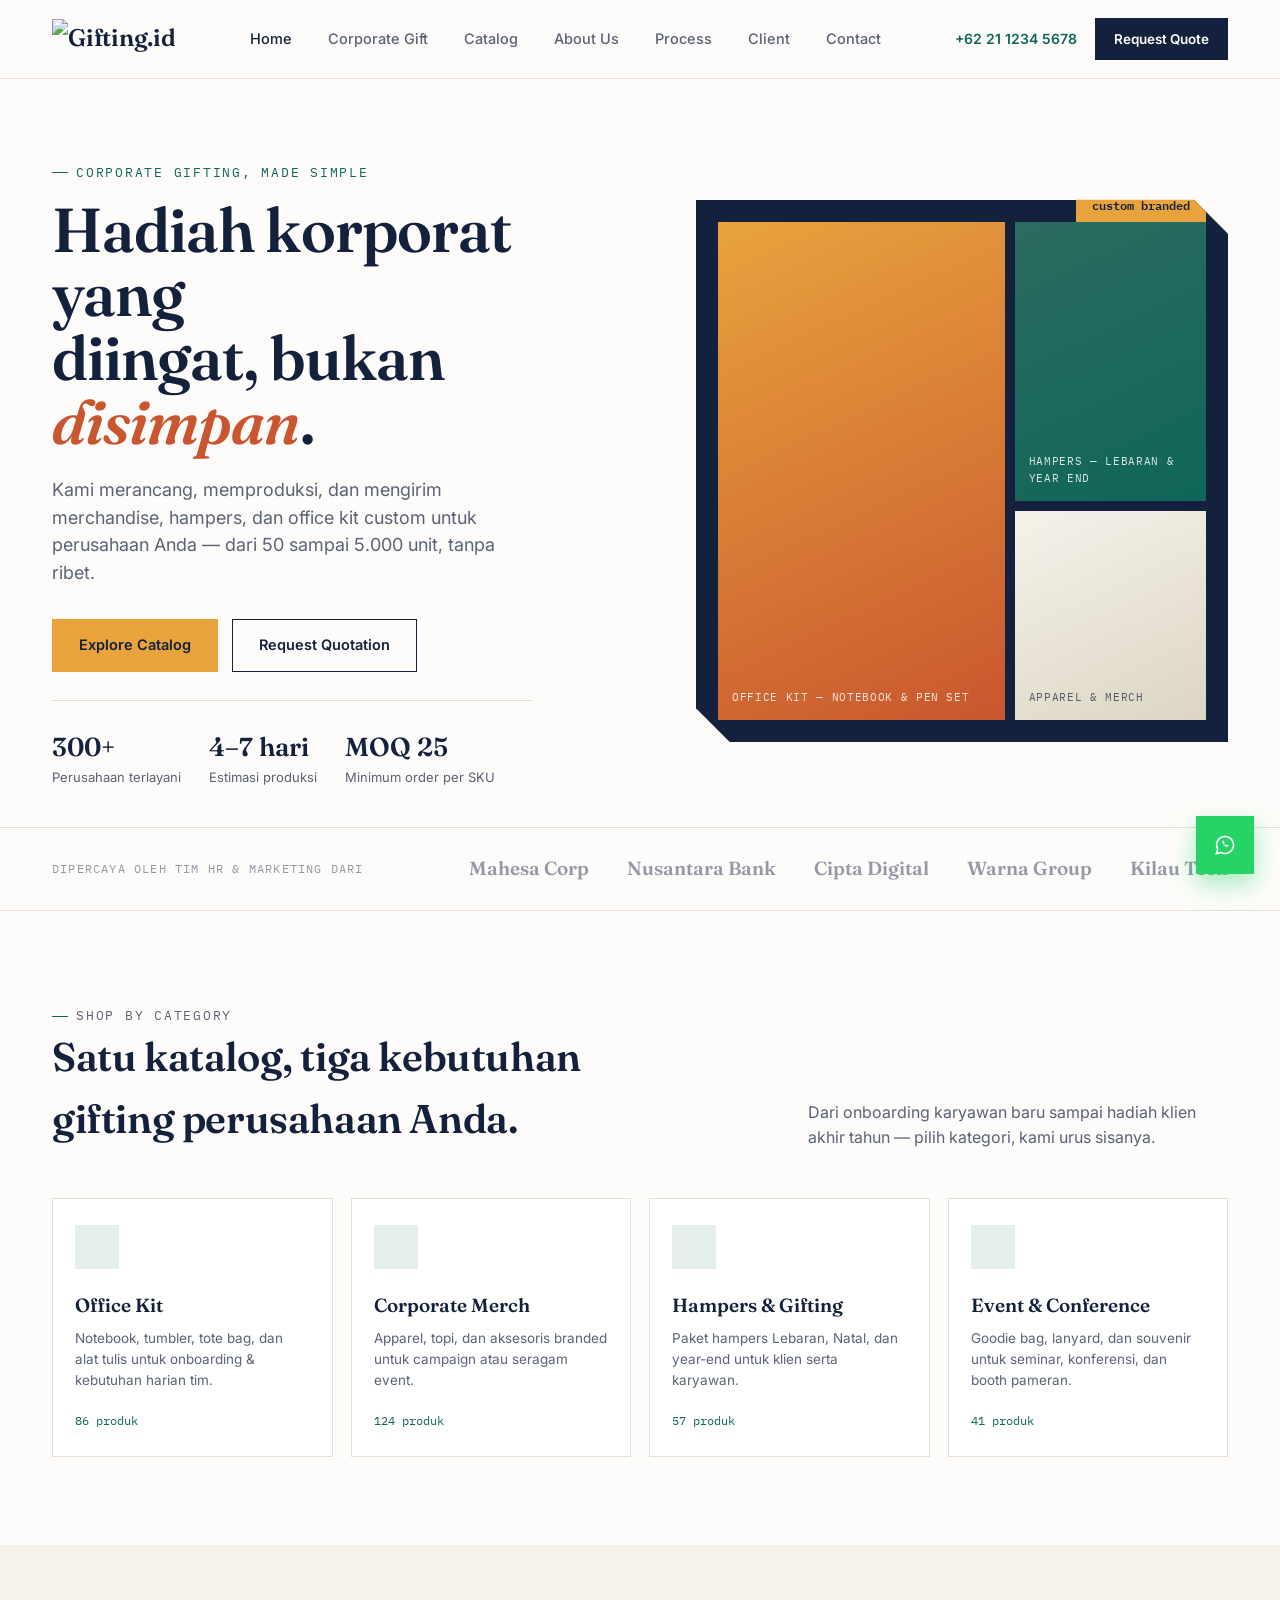
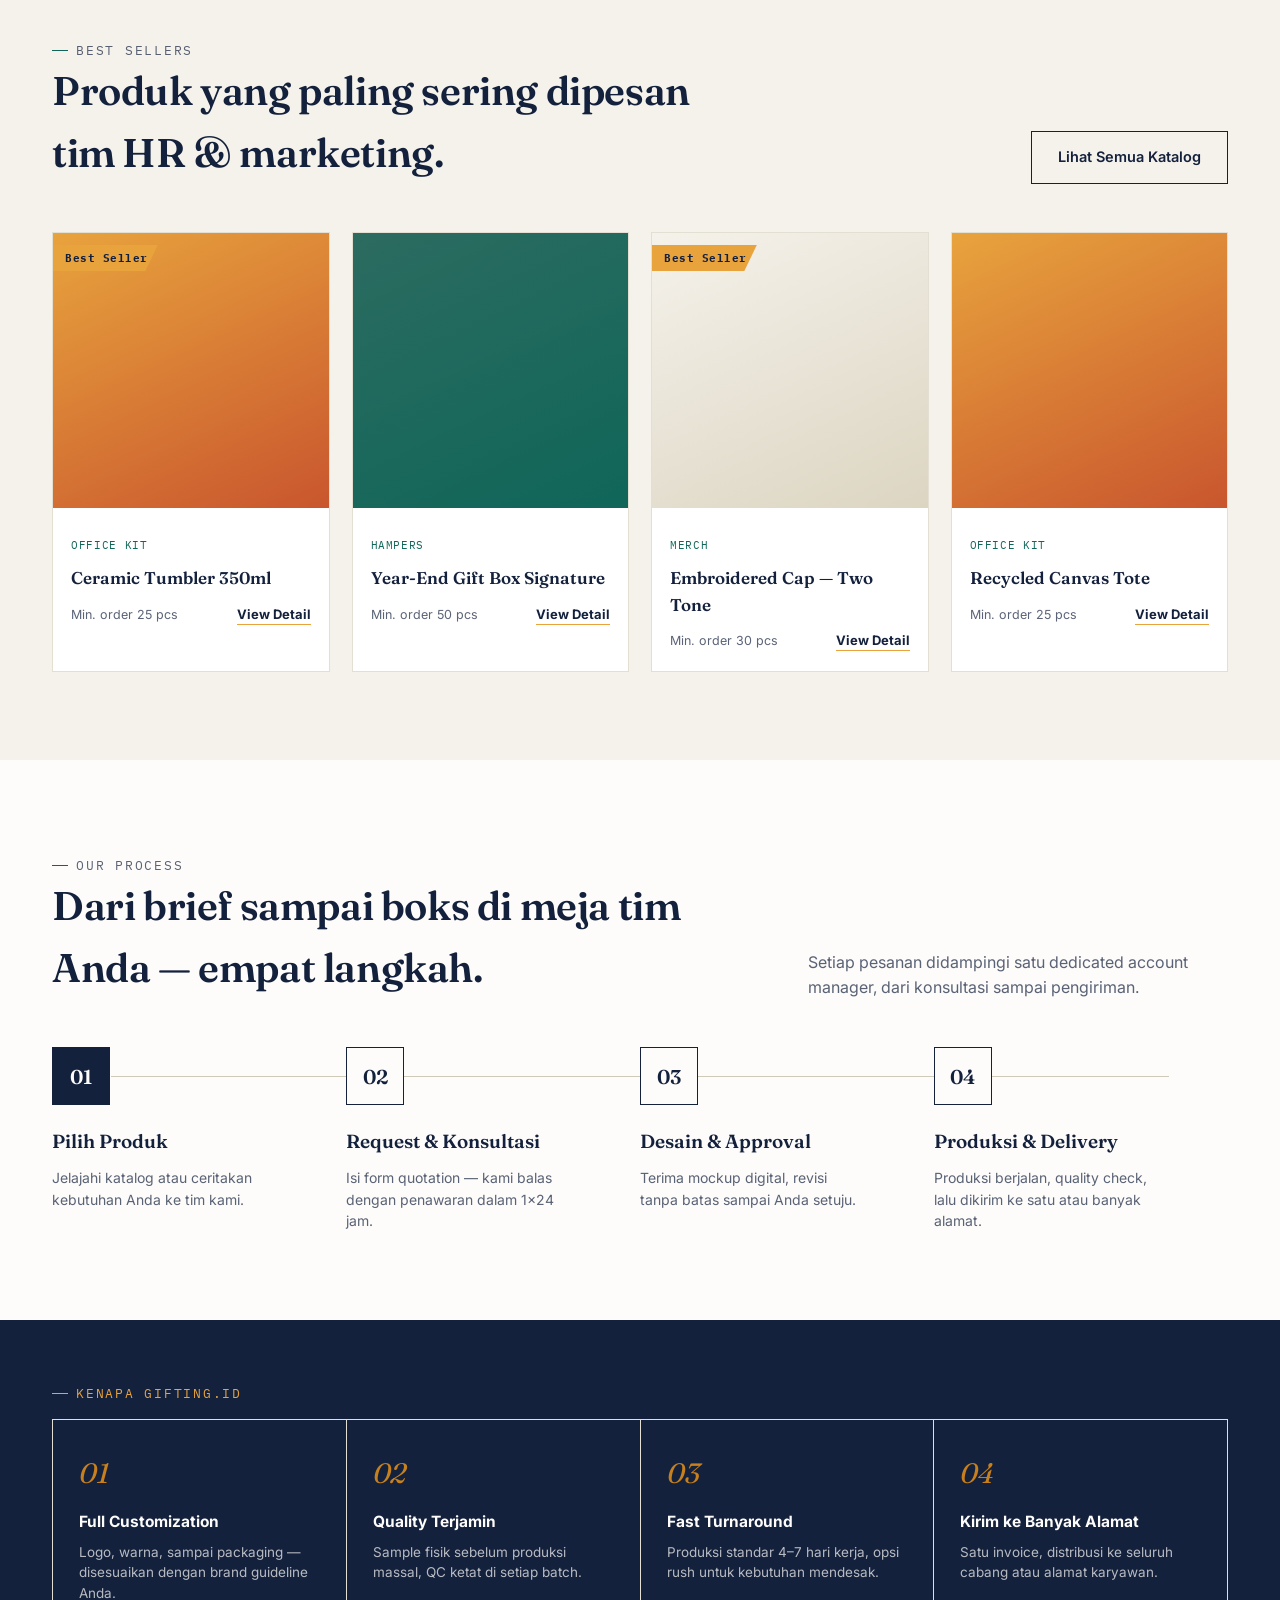
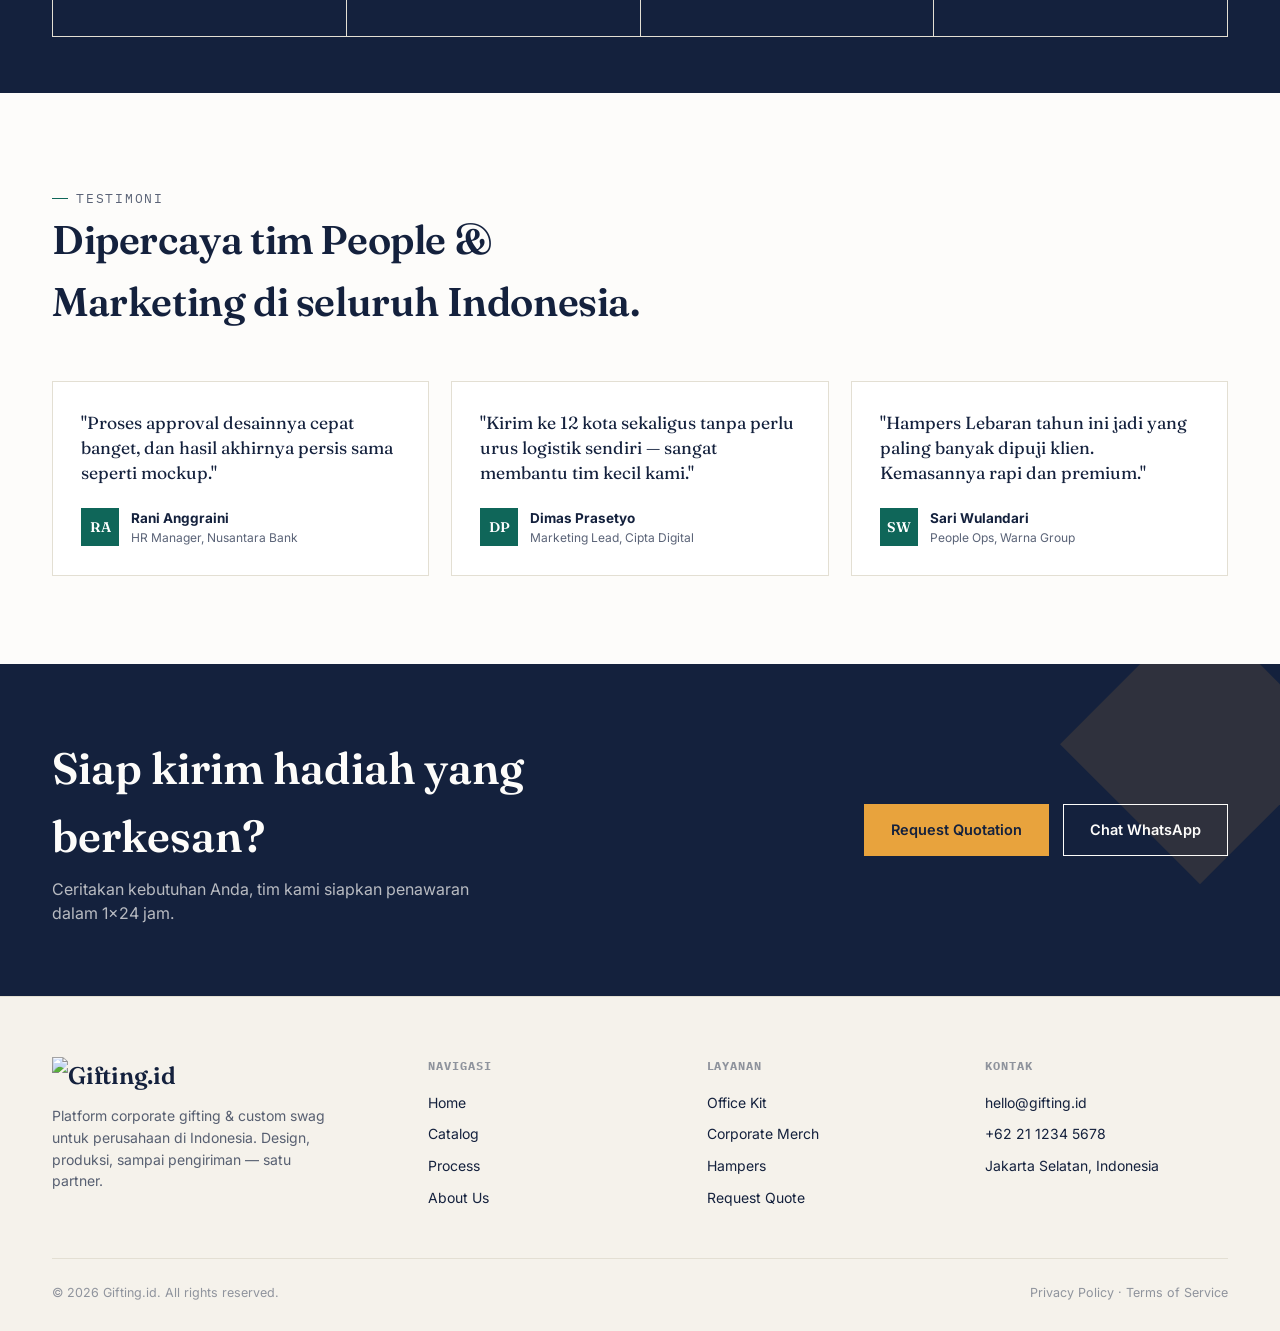
==== commit 11a69ca0: "Add files via upload" ====
--- a/index.html
+++ b/index.html
@@ -3,7 +3,7 @@
 <head>
 <meta charset="UTF-8">
 <meta name="viewport" content="width=device-width, initial-scale=1.0">
-<title>ANTARA — Corporate Gifting & Custom Swag</title>
+<title>Gifting.id — Corporate Gifting & Custom Swag</title>
 <link rel="preconnect" href="https://fonts.googleapis.com">
 <link href="https://fonts.googleapis.com/css2?family=Fraunces:ital,wght@0,500;0,600;1,500&family=Inter:wght@400;500;600;700&family=IBM+Plex+Mono:wght@500;600&display=swap" rel="stylesheet">
 <link rel="stylesheet" href="styles.css">
@@ -12,7 +12,7 @@
 
 <header class="site-header">
   <div class="wrap header-row">
-    <a href="index.html" class="logo"><span class="dot"></span>ANTARA</a>
+    <a href="index.html" class="logo"><img src="assets/gifting-logo.png" alt="Gifting.id" class="logo-img"></a>
     <nav class="main-nav">
       <a href="index.html" class="active">Home</a>
       <a href="#corporate-gift">Corporate Gift</a>
@@ -203,7 +203,7 @@
 <!-- ============ USP ============ -->
 <section class="section-tight section-dark">
   <div class="wrap">
-    <p class="eyebrow">Kenapa ANTARA</p>
+    <p class="eyebrow">Kenapa Gifting.id</p>
     <div class="usp-grid">
       <div class="usp-card" style="background:var(--ink); color:var(--paper);">
         <p class="mark">01</p>
@@ -283,7 +283,7 @@
   <div class="wrap">
     <div class="footer-grid">
       <div class="footer-brand">
-        <a href="index.html" class="logo"><span class="dot"></span>ANTARA</a>
+        <a href="index.html" class="logo"><img src="assets/gifting-logo.png" alt="Gifting.id" class="logo-img"></a>
         <p>Platform corporate gifting &amp; custom swag untuk perusahaan di Indonesia. Design, produksi, sampai pengiriman — satu partner.</p>
       </div>
       <div>
@@ -307,14 +307,14 @@
       <div>
         <h5>Kontak</h5>
         <ul>
-          <li>hello@antara.id</li>
+          <li>hello@gifting.id</li>
           <li>+62 21 1234 5678</li>
           <li>Jakarta Selatan, Indonesia</li>
         </ul>
       </div>
     </div>
     <div class="footer-bottom">
-      <span>© 2026 ANTARA Gifting. All rights reserved.</span>
+      <span>© 2026 Gifting.id. All rights reserved.</span>
       <span>Privacy Policy · Terms of Service</span>
     </div>
   </div>
--- a/styles.css
+++ b/styles.css
@@ -106,6 +106,12 @@
   width:10px;height:10px;background:var(--marigold);
   clip-path: polygon(50% 0, 100% 50%, 50% 100%, 0 50%);
 }
+.logo-img{
+  height:40px;
+  width:auto;
+  display:block;
+}
+.footer-brand .logo-img{height:34px;}
 nav.main-nav{
   display:flex; gap:36px;
 }
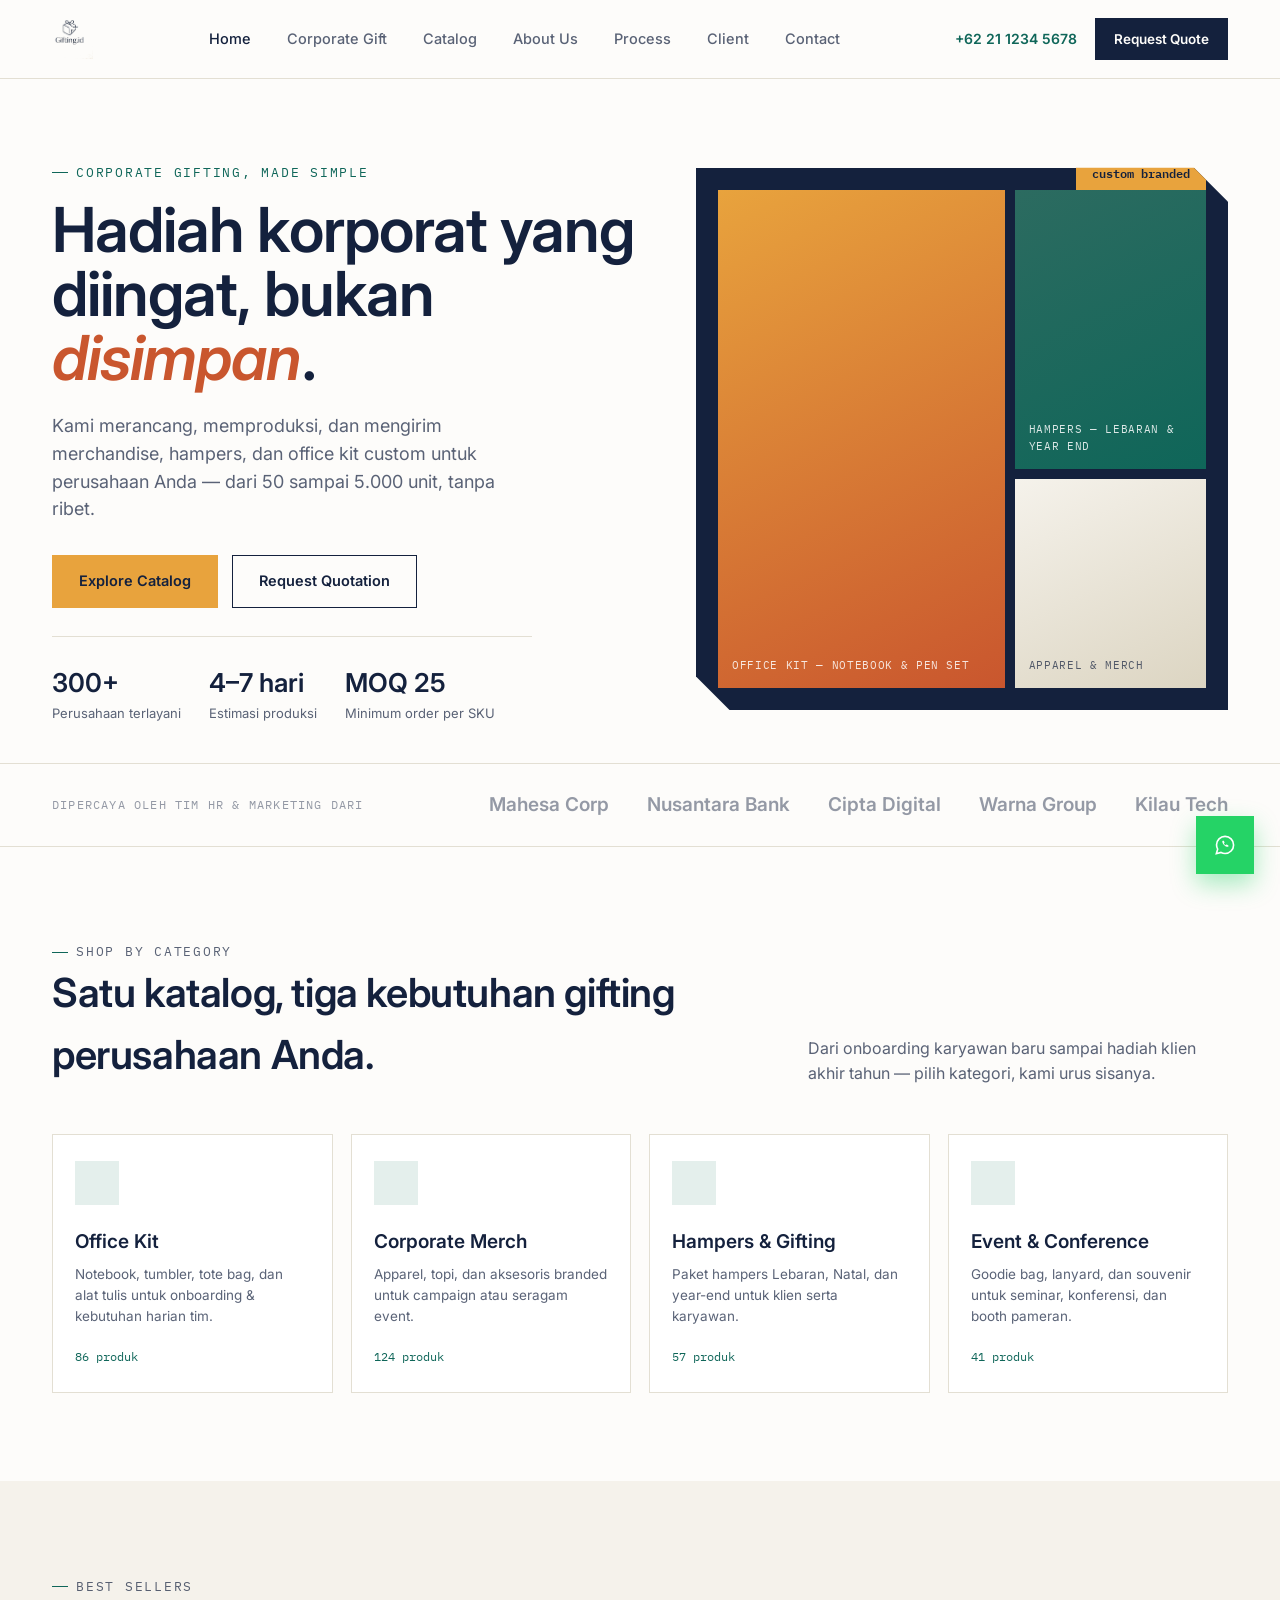
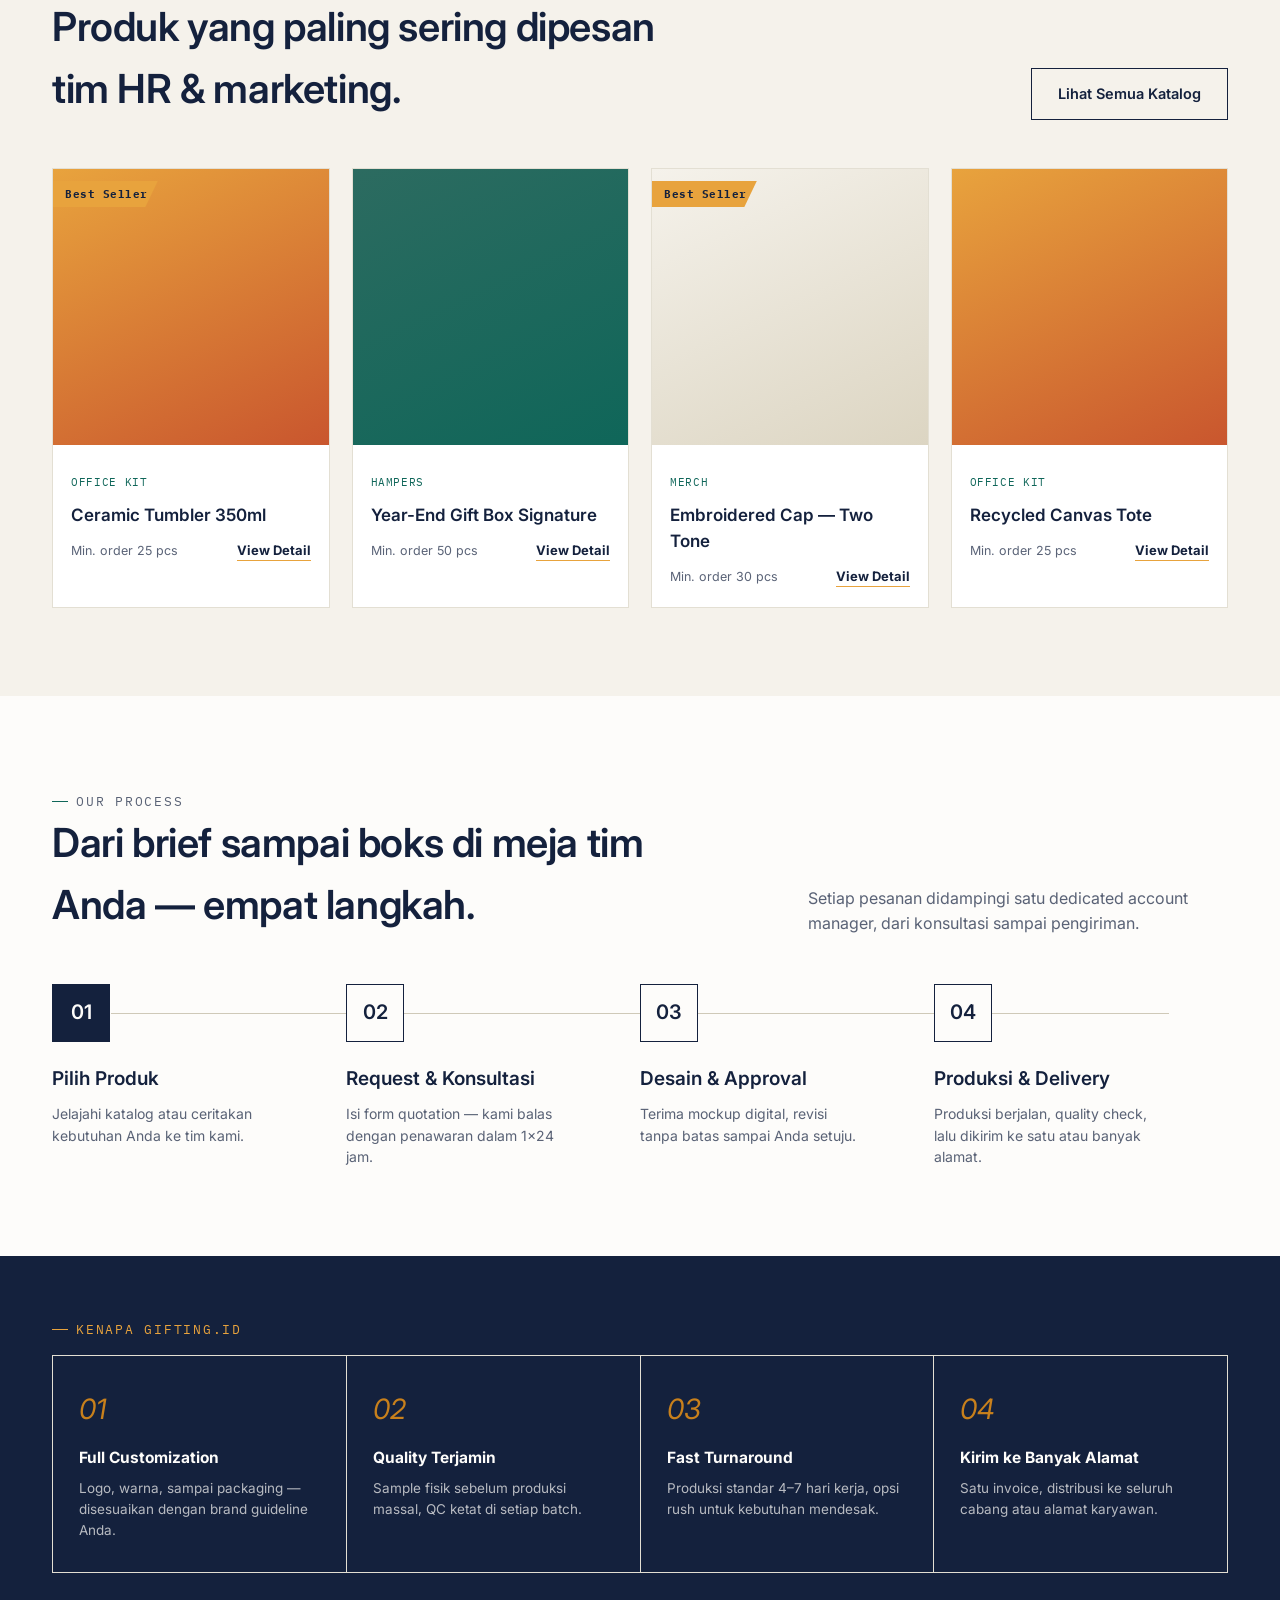
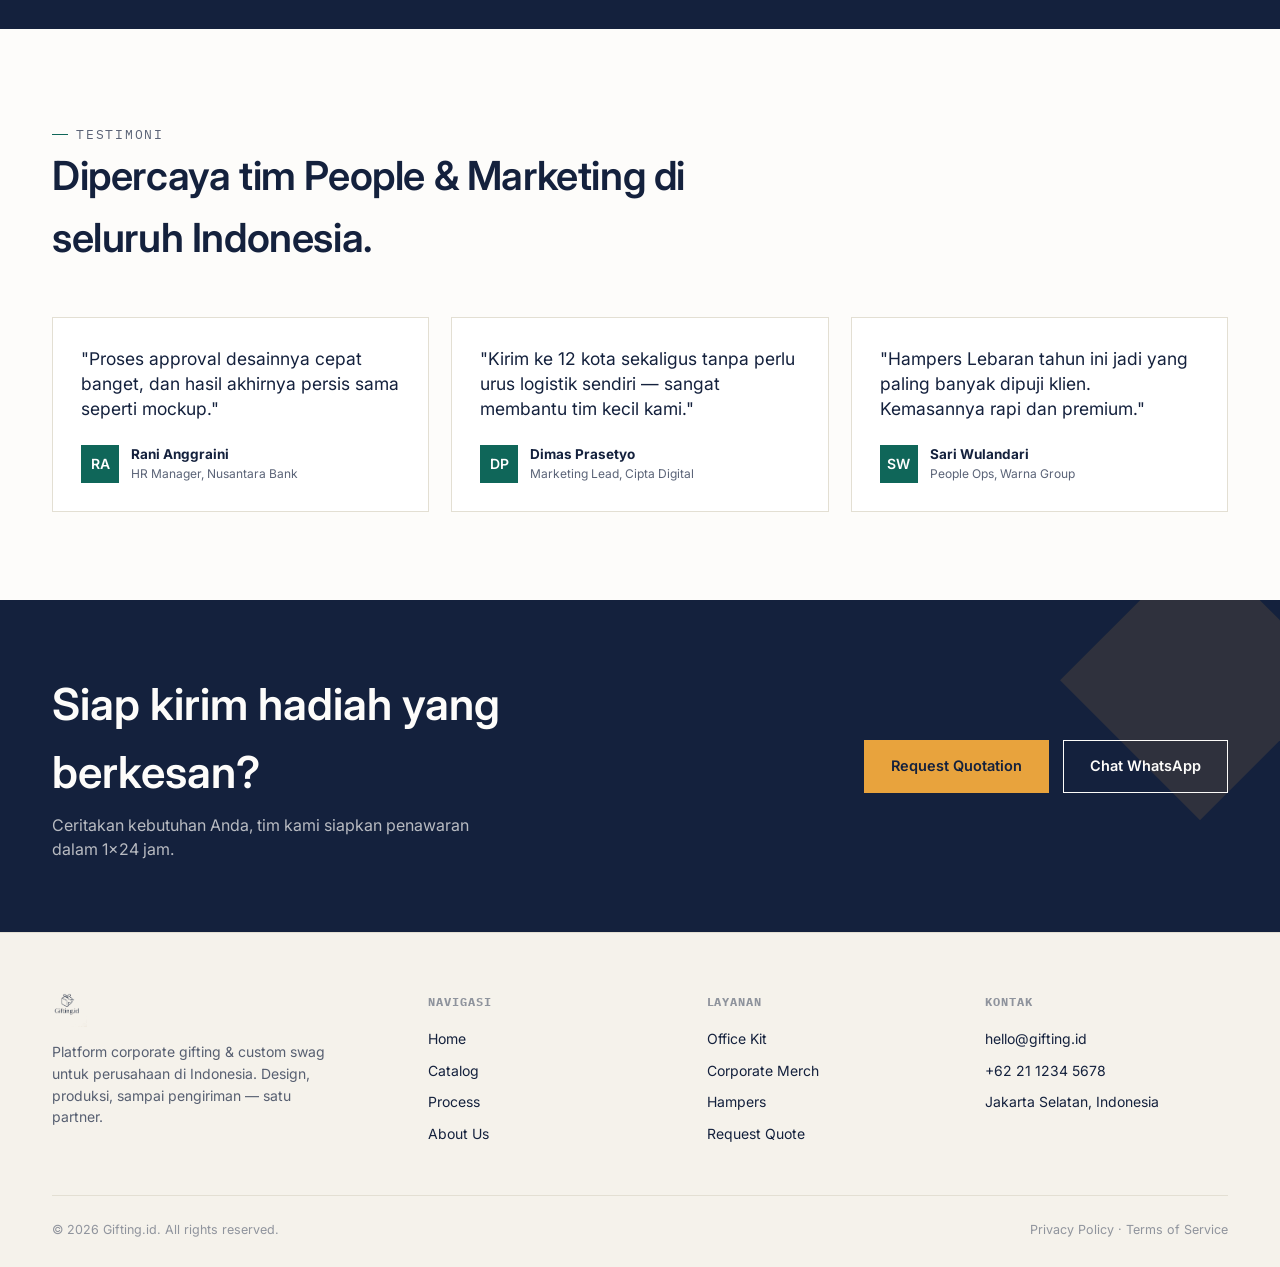
==== commit 63acc5cb: "Add files via upload" ====
--- a/index.html
+++ b/index.html
@@ -5,7 +5,8 @@
 <meta name="viewport" content="width=device-width, initial-scale=1.0">
 <title>Gifting.id — Corporate Gifting & Custom Swag</title>
 <link rel="preconnect" href="https://fonts.googleapis.com">
-<link href="https://fonts.googleapis.com/css2?family=Fraunces:ital,wght@0,500;0,600;1,500&family=Inter:wght@400;500;600;700&family=IBM+Plex+Mono:wght@500;600&display=swap" rel="stylesheet">
+<link href="https://fonts.googleapis.com/css2?family=Inter:wght@400;500;600;700&family=IBM+Plex+Mono:wght@500;600&display=swap" rel="stylesheet">
+<link href="https://api.fontshare.com/v2/css?f[]=satoshi@400,401,500,501,600,601,700,701&display=swap" rel="stylesheet">
 <link rel="stylesheet" href="styles.css">
 </head>
 <body>
--- a/styles.css
+++ b/styles.css
@@ -17,7 +17,7 @@
   --line: #E3DFD3;
   --line-strong: #cfc9b8;
 
-  --serif: "Fraunces", "Iowan Old Style", Georgia, serif;
+  --serif: "Satoshi", "Inter", -apple-system, BlinkMacSystemFont, sans-serif;
   --sans: "Inter", -apple-system, BlinkMacSystemFont, "Segoe UI", sans-serif;
   --mono: "IBM Plex Mono", ui-monospace, Menlo, monospace;
 
